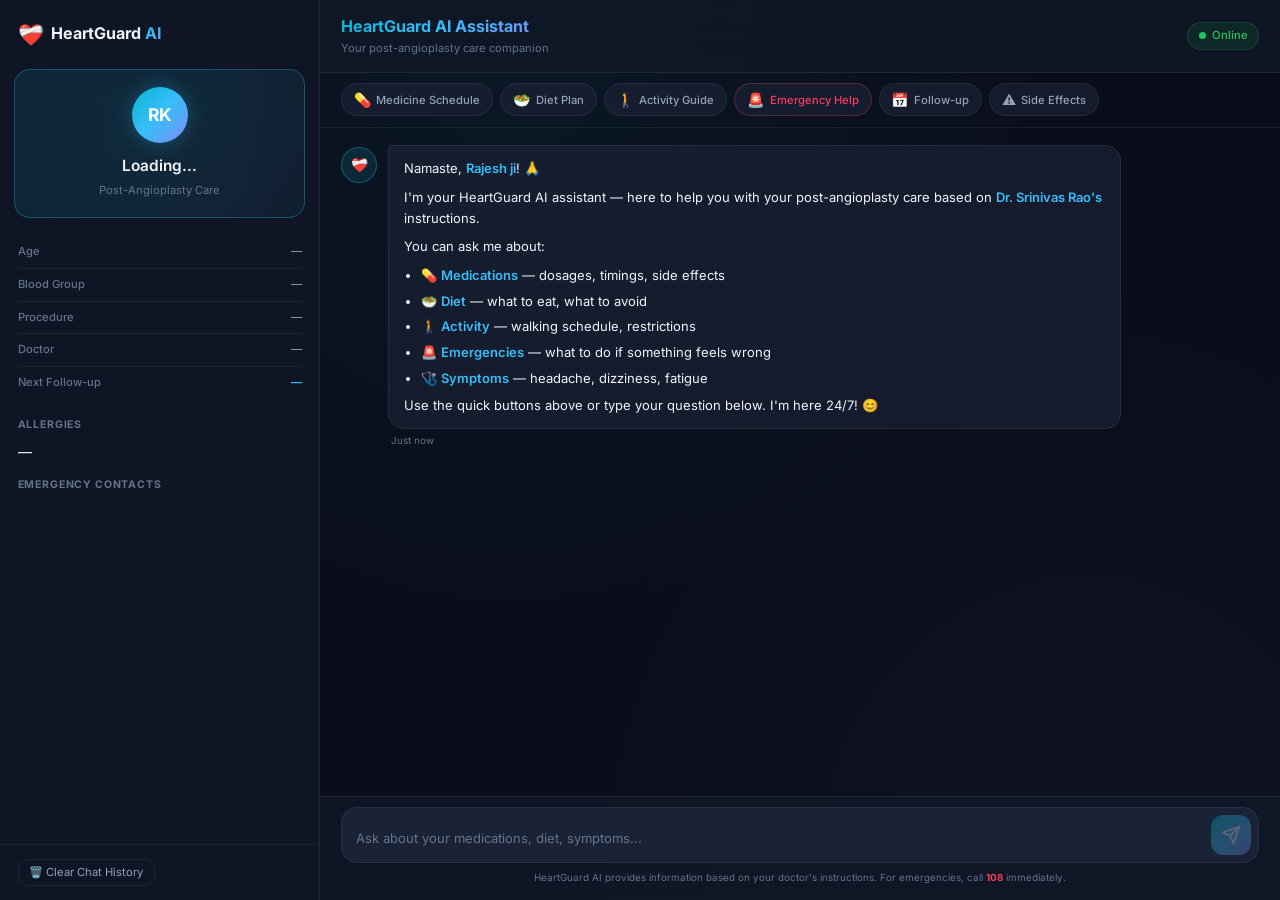
==== templates/chat.html @ c278f808 "ready_v1" ====
<!DOCTYPE html>
<html lang="en">
<head>
    <meta charset="UTF-8">
    <meta name="viewport" content="width=device-width, initial-scale=1.0">
    <meta name="description" content="Post-Angioplasty Patient Care Assistant — AI-powered medical guidance based on your doctor's instructions">
    <title>HeartGuard AI — Patient Care Assistant</title>
    <link rel="preconnect" href="https://fonts.googleapis.com">
    <link rel="preconnect" href="https://fonts.gstatic.com" crossorigin>
    <link href="https://fonts.googleapis.com/css2?family=Inter:wght@300;400;500;600;700;800&display=swap" rel="stylesheet">
    <link rel="stylesheet" href="/static/style.css">
</head>
<body>
    <!-- Main Application -->
    <div id="app" class="app-container">
        <!-- Sidebar — Patient Profile -->
        <aside id="sidebar" class="sidebar">
            <div class="sidebar-header">
                <div class="logo">
                    <span class="logo-icon">❤️‍🩹</span>
                    <span class="logo-text">HeartGuard <span class="logo-ai">AI</span></span>
                </div>
                <button id="sidebar-toggle" class="sidebar-toggle" aria-label="Toggle sidebar">☰</button>
            </div>

            <div class="patient-card">
                <div class="patient-avatar" id="patient-avatar">RK</div>
                <h3 id="patient-name">Loading...</h3>
                <p class="patient-subtitle" id="patient-subtitle">Post-Angioplasty Care</p>
            </div>

            <div class="patient-details">
                <div class="detail-row">
                    <span class="detail-label">Age</span>
                    <span class="detail-value" id="patient-age">—</span>
                </div>
                <div class="detail-row">
                    <span class="detail-label">Blood Group</span>
                    <span class="detail-value" id="patient-blood">—</span>
                </div>
                <div class="detail-row">
                    <span class="detail-label">Procedure</span>
                    <span class="detail-value" id="patient-procedure">—</span>
                </div>
                <div class="detail-row">
                    <span class="detail-label">Doctor</span>
                    <span class="detail-value" id="patient-doctor">—</span>
                </div>
                <div class="detail-row">
                    <span class="detail-label">Next Follow-up</span>
                    <span class="detail-value highlight" id="patient-followup">—</span>
                </div>
            </div>

            <div class="sidebar-section">
                <h4>Allergies</h4>
                <div class="allergy-tags" id="allergy-tags">—</div>
            </div>

            <div class="sidebar-section">
                <h4>Emergency Contacts</h4>
                <div id="emergency-contacts" class="emergency-contacts"></div>
            </div>

            <div class="sidebar-footer">
                <button id="clear-history-btn" class="btn-secondary btn-small">
                    🗑️ Clear Chat History
                </button>
            </div>
        </aside>

        <!-- Main Chat Area -->
        <main class="chat-main">
            <!-- Chat Header -->
            <header class="chat-header">
                <div class="chat-header-left">
                    <button id="mobile-menu-btn" class="mobile-menu-btn" aria-label="Open menu">☰</button>
                    <div>
                        <h1>HeartGuard AI Assistant</h1>
                        <p class="chat-header-subtitle">Your post-angioplasty care companion</p>
                    </div>
                </div>
                <div class="chat-header-right">
                    <div class="status-badge" id="status-badge">
                        <span class="status-dot"></span>
                        <span>Online</span>
                    </div>
                </div>
            </header>

            <!-- Quick Action Buttons -->
            <div class="quick-actions" id="quick-actions">
                <button class="quick-btn" data-query="What medicines should I take today and at what times?">
                    <span class="quick-icon">💊</span>
                    <span>Medicine Schedule</span>
                </button>
                <button class="quick-btn" data-query="What foods can I eat and what should I avoid?">
                    <span class="quick-icon">🥗</span>
                    <span>Diet Plan</span>
                </button>
                <button class="quick-btn" data-query="How much walking and exercise can I do this week?">
                    <span class="quick-icon">🚶</span>
                    <span>Activity Guide</span>
                </button>
                <button class="quick-btn emergency" data-query="I am having chest pain right now, what should I do?">
                    <span class="quick-icon">🚨</span>
                    <span>Emergency Help</span>
                </button>
                <button class="quick-btn" data-query="When is my next follow-up appointment and what tests are needed?">
                    <span class="quick-icon">📅</span>
                    <span>Follow-up</span>
                </button>
                <button class="quick-btn" data-query="What are the side effects I should watch for from my medications?">
                    <span class="quick-icon">⚠️</span>
                    <span>Side Effects</span>
                </button>
            </div>

            <!-- Chat Messages -->
            <div class="chat-messages" id="chat-messages">
                <!-- Welcome Message -->
                <div class="message assistant-message fade-in">
                    <div class="message-avatar">❤️‍🩹</div>
                    <div class="message-content">
                        <div class="message-bubble">
                            <p>Namaste, <strong>Rajesh ji</strong>! 🙏</p>
                            <p>I'm your HeartGuard AI assistant — here to help you with your post-angioplasty care based on <strong>Dr. Srinivas Rao's</strong> instructions.</p>
                            <p>You can ask me about:</p>
                            <ul>
                                <li>💊 <strong>Medications</strong> — dosages, timings, side effects</li>
                                <li>🥗 <strong>Diet</strong> — what to eat, what to avoid</li>
                                <li>🚶 <strong>Activity</strong> — walking schedule, restrictions</li>
                                <li>🚨 <strong>Emergencies</strong> — what to do if something feels wrong</li>
                                <li>🩺 <strong>Symptoms</strong> — headache, dizziness, fatigue</li>
                            </ul>
                            <p>Use the quick buttons above or type your question below. I'm here 24/7! 😊</p>
                        </div>
                        <span class="message-time">Just now</span>
                    </div>
                </div>
            </div>

            <!-- Chat Input -->
            <div class="chat-input-area">
                <div class="chat-input-container">
                    <textarea 
                        id="chat-input" 
                        placeholder="Ask about your medications, diet, symptoms..." 
                        rows="1"
                        maxlength="1000"
                        aria-label="Type your message"
                    ></textarea>
                    <button id="send-btn" class="send-btn" aria-label="Send message" disabled>
                        <svg width="20" height="20" viewBox="0 0 24 24" fill="none" stroke="currentColor" stroke-width="2" stroke-linecap="round" stroke-linejoin="round">
                            <line x1="22" y1="2" x2="11" y2="13"></line>
                            <polygon points="22 2 15 22 11 13 2 9 22 2"></polygon>
                        </svg>
                    </button>
                </div>
                <p class="input-disclaimer">HeartGuard AI provides information based on your doctor's instructions. For emergencies, call <strong>108</strong> immediately.</p>
            </div>
        </main>
    </div>

    <script src="/static/script.js"></script>
</body>
</html>
---- static/style.css ----
/* ═══════════════════════════════════════════════════════════════════
   HeartGuard AI — Patient Care Assistant
   Premium Dark Medical Theme
   ═══════════════════════════════════════════════════════════════════ */

/* ── CSS Custom Properties ─────────────────────────────────────────── */
:root {
    /* Core colors */
    --bg-primary: #0a0e1a;
    --bg-secondary: #111827;
    --bg-tertiary: #1a2235;
    --bg-card: rgba(26, 34, 53, 0.7);
    --bg-hover: rgba(56, 189, 248, 0.05);

    /* Accent colors */
    --accent-primary: #38bdf8;
    --accent-secondary: #06b6d4;
    --accent-gradient: linear-gradient(135deg, #06b6d4, #38bdf8, #818cf8);
    --accent-glow: rgba(56, 189, 248, 0.15);

    /* Severity colors */
    --color-critical: #f43f5e;
    --color-critical-bg: rgba(244, 63, 94, 0.1);
    --color-high: #f97316;
    --color-high-bg: rgba(249, 115, 22, 0.1);
    --color-medium: #eab308;
    --color-medium-bg: rgba(234, 179, 8, 0.1);
    --color-low: #22c55e;
    --color-low-bg: rgba(34, 197, 94, 0.1);

    /* Text colors */
    --text-primary: #f1f5f9;
    --text-secondary: #94a3b8;
    --text-muted: #64748b;
    --text-accent: #38bdf8;

    /* Borders */
    --border-primary: rgba(148, 163, 184, 0.1);
    --border-accent: rgba(56, 189, 248, 0.3);

    /* Glass effect */
    --glass-bg: rgba(17, 24, 39, 0.8);
    --glass-border: rgba(148, 163, 184, 0.12);
    --glass-blur: 20px;

    /* Spacing */
    --sidebar-width: 320px;

    /* Typography */
    --font-family: 'Inter', -apple-system, BlinkMacSystemFont, 'Segoe UI', sans-serif;

    /* Shadows */
    --shadow-sm: 0 1px 3px rgba(0, 0, 0, 0.3);
    --shadow-md: 0 4px 12px rgba(0, 0, 0, 0.4);
    --shadow-lg: 0 8px 32px rgba(0, 0, 0, 0.5);
    --shadow-glow: 0 0 20px rgba(56, 189, 248, 0.15);

    /* Transitions */
    --transition-fast: 150ms ease;
    --transition-base: 250ms ease;
    --transition-slow: 400ms cubic-bezier(0.4, 0, 0.2, 1);
}

/* ── Reset & Base ──────────────────────────────────────────────────── */
*, *::before, *::after {
    margin: 0;
    padding: 0;
    box-sizing: border-box;
}

html {
    font-size: 14px;
    scroll-behavior: smooth;
}

body {
    font-family: var(--font-family);
    background: var(--bg-primary);
    color: var(--text-primary);
    line-height: 1.6;
    overflow: hidden;
    height: 100vh;
}

a {
    color: var(--accent-primary);
    text-decoration: none;
    transition: color var(--transition-fast);
}

a:hover {
    color: var(--accent-secondary);
    text-decoration: underline;
}

ul, ol {
    padding-left: 1.25rem;
}

.hidden {
    display: none !important;
}

/* ── Scrollbar ─────────────────────────────────────────────────────── */
::-webkit-scrollbar {
    width: 6px;
}

::-webkit-scrollbar-track {
    background: transparent;
}

::-webkit-scrollbar-thumb {
    background: var(--text-muted);
    border-radius: 3px;
}

::-webkit-scrollbar-thumb:hover {
    background: var(--text-secondary);
}

/* ── Modal ─────────────────────────────────────────────────────────── */
.modal-overlay {
    position: fixed;
    inset: 0;
    background: rgba(0, 0, 0, 0.75);
    backdrop-filter: blur(8px);
    display: flex;
    align-items: center;
    justify-content: center;
    z-index: 1000;
    animation: fadeIn 0.4s ease;
}

.modal-card {
    background: var(--bg-secondary);
    border: 1px solid var(--glass-border);
    border-radius: 20px;
    padding: 2.5rem;
    max-width: 440px;
    width: 90%;
    text-align: center;
    box-shadow: var(--shadow-lg);
    animation: slideUp 0.5s cubic-bezier(0.16, 1, 0.3, 1);
}

.modal-icon {
    font-size: 3rem;
    margin-bottom: 1rem;
    animation: pulse 2s infinite;
}

.modal-card h2 {
    font-size: 1.5rem;
    font-weight: 700;
    margin-bottom: 0.75rem;
    background: var(--accent-gradient);
    -webkit-background-clip: text;
    -webkit-text-fill-color: transparent;
    background-clip: text;
}

.modal-card p {
    color: var(--text-secondary);
    margin-bottom: 1.25rem;
    font-size: 0.93rem;
}

.input-group {
    display: flex;
    gap: 0.5rem;
    margin-bottom: 0.75rem;
}

.input-group input {
    flex: 1;
    padding: 0.75rem 1rem;
    background: var(--bg-tertiary);
    border: 1px solid var(--border-primary);
    border-radius: 12px;
    color: var(--text-primary);
    font-family: var(--font-family);
    font-size: 0.93rem;
    transition: border-color var(--transition-fast);
}

.input-group input:focus {
    outline: none;
    border-color: var(--accent-primary);
    box-shadow: 0 0 0 3px var(--accent-glow);
}

.modal-hint {
    font-size: 0.8rem !important;
    color: var(--text-muted) !important;
    margin-bottom: 0 !important;
}

.error-text {
    color: var(--color-critical) !important;
    font-size: 0.85rem !important;
    min-height: 1.2em;
}

/* ── Buttons ───────────────────────────────────────────────────────── */
.btn-primary {
    padding: 0.75rem 1.5rem;
    background: var(--accent-gradient);
    color: #fff;
    border: none;
    border-radius: 12px;
    font-family: var(--font-family);
    font-size: 0.93rem;
    font-weight: 600;
    cursor: pointer;
    transition: all var(--transition-fast);
    white-space: nowrap;
}

.btn-primary:hover {
    transform: translateY(-1px);
    box-shadow: var(--shadow-glow);
}

.btn-primary:active {
    transform: translateY(0);
}

.btn-primary:disabled {
    opacity: 0.5;
    cursor: not-allowed;
    transform: none;
}

.btn-secondary {
    padding: 0.5rem 1rem;
    background: transparent;
    color: var(--text-secondary);
    border: 1px solid var(--border-primary);
    border-radius: 10px;
    font-family: var(--font-family);
    font-size: 0.85rem;
    cursor: pointer;
    transition: all var(--transition-fast);
}

.btn-secondary:hover {
    background: var(--bg-hover);
    border-color: var(--border-accent);
    color: var(--text-primary);
}

.btn-small {
    padding: 0.4rem 0.75rem;
    font-size: 0.8rem;
}

/* ── App Container ─────────────────────────────────────────────────── */
.app-container {
    display: flex;
    height: 100vh;
    overflow: hidden;
}

/* ── Sidebar ───────────────────────────────────────────────────────── */
.sidebar {
    width: var(--sidebar-width);
    min-width: var(--sidebar-width);
    background: var(--glass-bg);
    backdrop-filter: blur(var(--glass-blur));
    border-right: 1px solid var(--glass-border);
    display: flex;
    flex-direction: column;
    overflow-y: auto;
    transition: transform var(--transition-slow);
    z-index: 100;
}

.sidebar-header {
    display: flex;
    align-items: center;
    justify-content: space-between;
    padding: 1.25rem 1.25rem 0.75rem;
}

.logo {
    display: flex;
    align-items: center;
    gap: 0.5rem;
}

.logo-icon {
    font-size: 1.5rem;
    animation: heartbeat 2s infinite;
}

.logo-text {
    font-size: 1.15rem;
    font-weight: 700;
    color: var(--text-primary);
}

.logo-ai {
    background: var(--accent-gradient);
    -webkit-background-clip: text;
    -webkit-text-fill-color: transparent;
    background-clip: text;
}

.sidebar-toggle {
    display: none;
    background: none;
    border: none;
    color: var(--text-secondary);
    font-size: 1.25rem;
    cursor: pointer;
}

/* Patient Card */
.patient-card {
    text-align: center;
    padding: 1.25rem;
    margin: 0.5rem 1rem;
    background: linear-gradient(135deg, rgba(6, 182, 212, 0.1), rgba(56, 189, 248, 0.05));
    border: 1px solid var(--border-accent);
    border-radius: 16px;
    position: relative;
    overflow: hidden;
}

.patient-card::before {
    content: '';
    position: absolute;
    top: -50%;
    left: -50%;
    width: 200%;
    height: 200%;
    background: radial-gradient(circle, rgba(56, 189, 248, 0.05) 0%, transparent 60%);
    animation: rotate 15s linear infinite;
}

.patient-avatar {
    width: 56px;
    height: 56px;
    border-radius: 50%;
    background: var(--accent-gradient);
    display: flex;
    align-items: center;
    justify-content: center;
    font-size: 1.25rem;
    font-weight: 700;
    color: #fff;
    margin: 0 auto 0.75rem;
    position: relative;
    box-shadow: 0 0 20px rgba(56, 189, 248, 0.3);
}

.patient-card h3 {
    font-size: 1.1rem;
    font-weight: 600;
    margin-bottom: 0.25rem;
    position: relative;
}

.patient-subtitle {
    font-size: 0.8rem;
    color: var(--text-muted);
    position: relative;
}

/* Patient Details */
.patient-details {
    padding: 0.75rem 1.25rem;
}

.detail-row {
    display: flex;
    justify-content: space-between;
    align-items: flex-start;
    padding: 0.5rem 0;
    border-bottom: 1px solid var(--border-primary);
}

.detail-row:last-child {
    border-bottom: none;
}

.detail-label {
    font-size: 0.8rem;
    color: var(--text-muted);
    font-weight: 500;
}

.detail-value {
    font-size: 0.8rem;
    color: var(--text-secondary);
    text-align: right;
    max-width: 60%;
}

.detail-value.highlight {
    color: var(--accent-primary);
    font-weight: 600;
}

/* Sidebar Sections */
.sidebar-section {
    padding: 0.5rem 1.25rem;
}

.sidebar-section h4 {
    font-size: 0.75rem;
    text-transform: uppercase;
    letter-spacing: 0.08em;
    color: var(--text-muted);
    margin-bottom: 0.5rem;
}

.allergy-tags {
    display: flex;
    flex-wrap: wrap;
    gap: 0.4rem;
}

.allergy-tag {
    padding: 0.2rem 0.6rem;
    background: var(--color-critical-bg);
    color: var(--color-critical);
    border-radius: 20px;
    font-size: 0.75rem;
    font-weight: 500;
    border: 1px solid rgba(244, 63, 94, 0.2);
}

.emergency-contacts {
    display: flex;
    flex-direction: column;
    gap: 0.4rem;
}

.emergency-contact {
    display: flex;
    justify-content: space-between;
    align-items: center;
    padding: 0.4rem 0.6rem;
    background: var(--bg-tertiary);
    border-radius: 8px;
    font-size: 0.8rem;
}

.emergency-contact-name {
    color: var(--text-secondary);
}

.emergency-contact-phone {
    color: var(--accent-primary);
    font-weight: 500;
    font-size: 0.75rem;
}

.sidebar-footer {
    margin-top: auto;
    padding: 1rem 1.25rem;
    border-top: 1px solid var(--border-primary);
}

/* ── Chat Main ─────────────────────────────────────────────────────── */
.chat-main {
    flex: 1;
    display: flex;
    flex-direction: column;
    overflow: hidden;
    position: relative;
    background:
        radial-gradient(ellipse at 20% 0%, rgba(6, 182, 212, 0.06) 0%, transparent 50%),
        radial-gradient(ellipse at 80% 100%, rgba(129, 140, 248, 0.04) 0%, transparent 50%),
        var(--bg-primary);
}

/* Chat Header */
.chat-header {
    display: flex;
    align-items: center;
    justify-content: space-between;
    padding: 1rem 1.5rem;
    background: var(--glass-bg);
    backdrop-filter: blur(var(--glass-blur));
    border-bottom: 1px solid var(--glass-border);
    z-index: 10;
}

.chat-header-left {
    display: flex;
    align-items: center;
    gap: 0.75rem;
}

.mobile-menu-btn {
    display: none;
    background: none;
    border: none;
    color: var(--text-secondary);
    font-size: 1.25rem;
    cursor: pointer;
    padding: 0.25rem;
}

.chat-header h1 {
    font-size: 1.15rem;
    font-weight: 700;
    background: var(--accent-gradient);
    -webkit-background-clip: text;
    -webkit-text-fill-color: transparent;
    background-clip: text;
}

.chat-header-subtitle {
    font-size: 0.8rem;
    color: var(--text-muted);
}

.status-badge {
    display: flex;
    align-items: center;
    gap: 0.4rem;
    padding: 0.3rem 0.75rem;
    background: var(--color-low-bg);
    border: 1px solid rgba(34, 197, 94, 0.2);
    border-radius: 20px;
    font-size: 0.8rem;
    color: var(--color-low);
    font-weight: 500;
}

.status-dot {
    width: 7px;
    height: 7px;
    border-radius: 50%;
    background: var(--color-low);
    animation: pulse-dot 2s infinite;
}

/* ── Quick Actions ─────────────────────────────────────────────────── */
.quick-actions {
    display: flex;
    gap: 0.5rem;
    padding: 0.75rem 1.5rem;
    overflow-x: auto;
    scrollbar-width: none;
    -ms-overflow-style: none;
    border-bottom: 1px solid var(--border-primary);
    flex-shrink: 0;
}

.quick-actions::-webkit-scrollbar {
    display: none;
}

.quick-btn {
    display: flex;
    align-items: center;
    gap: 0.4rem;
    padding: 0.5rem 0.85rem;
    background: var(--bg-card);
    border: 1px solid var(--border-primary);
    border-radius: 24px;
    color: var(--text-secondary);
    font-family: var(--font-family);
    font-size: 0.8rem;
    font-weight: 500;
    cursor: pointer;
    white-space: nowrap;
    transition: all var(--transition-fast);
}

.quick-btn:hover {
    background: var(--bg-hover);
    border-color: var(--border-accent);
    color: var(--text-primary);
    transform: translateY(-1px);
}

.quick-btn.emergency {
    border-color: rgba(244, 63, 94, 0.3);
    color: var(--color-critical);
}

.quick-btn.emergency:hover {
    background: var(--color-critical-bg);
    border-color: var(--color-critical);
}

.quick-icon {
    font-size: 1rem;
}

/* ── Chat Messages ─────────────────────────────────────────────────── */
.chat-messages {
    flex: 1;
    overflow-y: auto;
    padding: 1.25rem 1.5rem;
    display: flex;
    flex-direction: column;
    gap: 1.25rem;
}

/* Message */
.message {
    display: flex;
    gap: 0.75rem;
    max-width: 85%;
    animation: messageIn 0.4s cubic-bezier(0.16, 1, 0.3, 1);
}

.message-avatar {
    width: 36px;
    height: 36px;
    border-radius: 50%;
    display: flex;
    align-items: center;
    justify-content: center;
    font-size: 1rem;
    flex-shrink: 0;
    margin-top: 2px;
}

.assistant-message .message-avatar {
    background: linear-gradient(135deg, rgba(6, 182, 212, 0.15), rgba(56, 189, 248, 0.1));
    border: 1px solid var(--border-accent);
}

.user-message {
    flex-direction: row-reverse;
    align-self: flex-end;
}

.user-message .message-avatar {
    background: var(--accent-gradient);
    color: white;
    font-weight: 600;
    font-size: 0.85rem;
}

.message-content {
    display: flex;
    flex-direction: column;
    gap: 0.3rem;
}

.message-bubble {
    padding: 0.85rem 1.1rem;
    border-radius: 16px;
    line-height: 1.65;
    font-size: 0.93rem;
}

.assistant-message .message-bubble {
    background: var(--bg-card);
    border: 1px solid var(--glass-border);
    border-top-left-radius: 4px;
    color: var(--text-primary);
}

.user-message .message-bubble {
    background: linear-gradient(135deg, rgba(6, 182, 212, 0.2), rgba(56, 189, 248, 0.12));
    border: 1px solid var(--border-accent);
    border-top-right-radius: 4px;
    color: var(--text-primary);
}

.message-bubble p {
    margin-bottom: 0.5rem;
}

.message-bubble p:last-child {
    margin-bottom: 0;
}

.message-bubble ul, .message-bubble ol {
    margin: 0.4rem 0;
    padding-left: 1.25rem;
}

.message-bubble li {
    margin-bottom: 0.3rem;
}

.message-bubble strong {
    color: var(--accent-primary);
    font-weight: 600;
}

.message-time {
    font-size: 0.7rem;
    color: var(--text-muted);
    padding: 0 0.25rem;
}

.user-message .message-time {
    text-align: right;
}

/* Sources */
.message-sources {
    display: flex;
    flex-wrap: wrap;
    gap: 0.35rem;
    padding: 0 0.25rem;
}

.source-tag {
    display: inline-flex;
    align-items: center;
    gap: 0.25rem;
    padding: 0.15rem 0.5rem;
    border-radius: 12px;
    font-size: 0.7rem;
    font-weight: 500;
}

.source-tag.critical {
    background: var(--color-critical-bg);
    color: var(--color-critical);
    border: 1px solid rgba(244, 63, 94, 0.2);
}

.source-tag.high {
    background: var(--color-high-bg);
    color: var(--color-high);
    border: 1px solid rgba(249, 115, 22, 0.2);
}

.source-tag.medium {
    background: var(--color-medium-bg);
    color: var(--color-medium);
    border: 1px solid rgba(234, 179, 8, 0.2);
}

.source-tag.low {
    background: var(--color-low-bg);
    color: var(--color-low);
    border: 1px solid rgba(34, 197, 94, 0.2);
}

/* Typing Indicator */
.typing-indicator {
    display: flex;
    gap: 0.75rem;
    max-width: 85%;
    animation: messageIn 0.3s ease;
}

.typing-indicator .message-avatar {
    width: 36px;
    height: 36px;
    border-radius: 50%;
    display: flex;
    align-items: center;
    justify-content: center;
    font-size: 1rem;
    flex-shrink: 0;
    background: linear-gradient(135deg, rgba(6, 182, 212, 0.15), rgba(56, 189, 248, 0.1));
    border: 1px solid var(--border-accent);
}

.typing-dots {
    display: flex;
    align-items: center;
    gap: 4px;
    padding: 0.85rem 1.1rem;
    background: var(--bg-card);
    border: 1px solid var(--glass-border);
    border-radius: 16px;
    border-top-left-radius: 4px;
}

.typing-dots span {
    width: 7px;
    height: 7px;
    border-radius: 50%;
    background: var(--accent-primary);
    opacity: 0.4;
    animation: typingBounce 1.4s infinite;
}

.typing-dots span:nth-child(2) { animation-delay: 0.2s; }
.typing-dots span:nth-child(3) { animation-delay: 0.4s; }

/* ── Chat Input ────────────────────────────────────────────────────── */
.chat-input-area {
    padding: 0.75rem 1.5rem 1rem;
    background: var(--glass-bg);
    backdrop-filter: blur(var(--glass-blur));
    border-top: 1px solid var(--glass-border);
}

.chat-input-container {
    display: flex;
    align-items: flex-end;
    gap: 0.5rem;
    background: var(--bg-tertiary);
    border: 1px solid var(--border-primary);
    border-radius: 16px;
    padding: 0.5rem;
    transition: border-color var(--transition-fast);
}

.chat-input-container:focus-within {
    border-color: var(--accent-primary);
    box-shadow: 0 0 0 3px var(--accent-glow);
}

#chat-input {
    flex: 1;
    background: transparent;
    border: none;
    color: var(--text-primary);
    font-family: var(--font-family);
    font-size: 0.93rem;
    padding: 0.5rem;
    resize: none;
    max-height: 120px;
    line-height: 1.5;
}

#chat-input:focus {
    outline: none;
}

#chat-input::placeholder {
    color: var(--text-muted);
}

.send-btn {
    width: 40px;
    height: 40px;
    border-radius: 12px;
    background: var(--accent-gradient);
    border: none;
    color: white;
    cursor: pointer;
    display: flex;
    align-items: center;
    justify-content: center;
    flex-shrink: 0;
    transition: all var(--transition-fast);
}

.send-btn:hover:not(:disabled) {
    transform: scale(1.05);
    box-shadow: var(--shadow-glow);
}

.send-btn:disabled {
    opacity: 0.3;
    cursor: not-allowed;
}

.input-disclaimer {
    font-size: 0.7rem;
    color: var(--text-muted);
    text-align: center;
    margin-top: 0.5rem;
}

.input-disclaimer strong {
    color: var(--color-critical);
}

/* ── Animations ────────────────────────────────────────────────────── */
@keyframes fadeIn {
    from { opacity: 0; }
    to { opacity: 1; }
}

@keyframes slideUp {
    from {
        opacity: 0;
        transform: translateY(30px) scale(0.95);
    }
    to {
        opacity: 1;
        transform: translateY(0) scale(1);
    }
}

@keyframes messageIn {
    from {
        opacity: 0;
        transform: translateY(12px);
    }
    to {
        opacity: 1;
        transform: translateY(0);
    }
}

@keyframes heartbeat {
    0%, 100% { transform: scale(1); }
    15% { transform: scale(1.15); }
    30% { transform: scale(1); }
    45% { transform: scale(1.1); }
    60% { transform: scale(1); }
}

@keyframes pulse {
    0%, 100% { transform: scale(1); }
    50% { transform: scale(1.05); }
}

@keyframes pulse-dot {
    0%, 100% { opacity: 1; }
    50% { opacity: 0.4; }
}

@keyframes typingBounce {
    0%, 60%, 100% {
        transform: translateY(0);
        opacity: 0.4;
    }
    30% {
        transform: translateY(-6px);
        opacity: 1;
    }
}

@keyframes rotate {
    from { transform: rotate(0deg); }
    to { transform: rotate(360deg); }
}

.fade-in {
    animation: fadeIn 0.5s ease;
}

/* ── Responsive ────────────────────────────────────────────────────── */
@media (max-width: 768px) {
    .sidebar {
        position: fixed;
        left: 0;
        top: 0;
        height: 100vh;
        transform: translateX(-100%);
        z-index: 200;
        box-shadow: var(--shadow-lg);
    }

    .sidebar.open {
        transform: translateX(0);
    }

    .sidebar-toggle {
        display: block;
    }

    .mobile-menu-btn {
        display: block;
    }

    .message {
        max-width: 95%;
    }

    .quick-actions {
        padding: 0.5rem 1rem;
    }

    .chat-messages {
        padding: 1rem;
    }

    .chat-input-area {
        padding: 0.5rem 1rem 0.75rem;
    }
}

@media (max-width: 480px) {
    html {
        font-size: 13px;
    }

    .chat-header h1 {
        font-size: 1rem;
    }

    .quick-btn span:not(.quick-icon) {
        display: none;
    }

    .quick-btn {
        padding: 0.5rem;
    }

    .quick-icon {
        font-size: 1.2rem;
    }
}

/* ── Mobile Overlay ────────────────────────────────────────────────── */
.sidebar-overlay {
    display: none;
    position: fixed;
    inset: 0;
    background: rgba(0, 0, 0, 0.5);
    z-index: 150;
}

.sidebar-overlay.active {
    display: block;
}
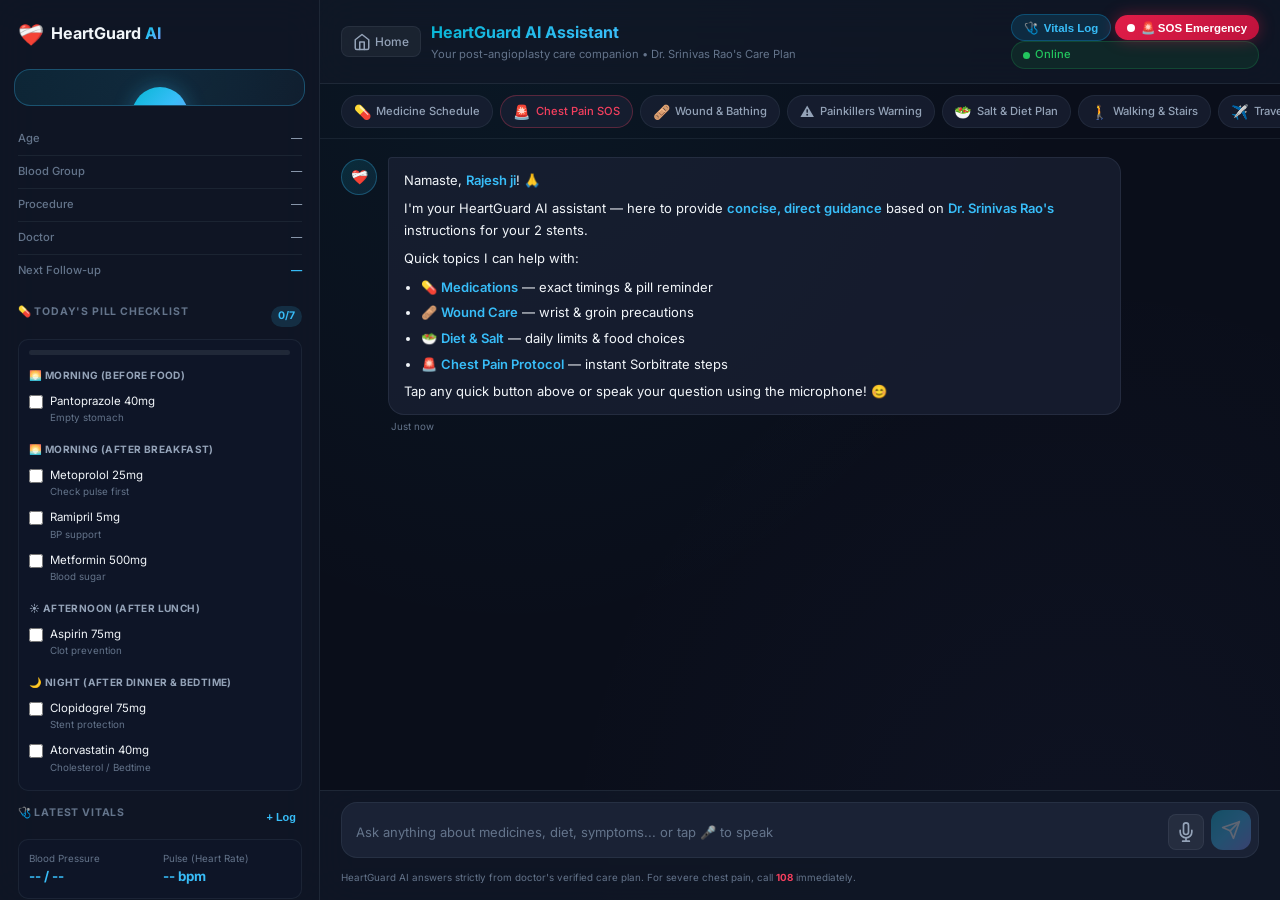
==== commit dd2a686a: "Enhance UI/UX, expand doctor database to 60 instructions, add voice/vitals/pill features, and enforc" ====
--- a/templates/chat.html
+++ b/templates/chat.html
@@ -53,6 +53,74 @@
             </div>
 
             <div class="sidebar-section">
+                <div class="section-header-flex">
+                    <h4>💊 Today's Pill Checklist</h4>
+                    <span id="pill-progress-badge" class="badge-pill">0/7</span>
+                </div>
+                <div class="pill-checklist-container">
+                    <div class="pill-progress-bar"><div id="pill-progress-fill" class="pill-progress-fill" style="width: 0%"></div></div>
+                    <div class="pill-timing-group">
+                        <span class="timing-label">🌅 Morning (Before Food)</span>
+                        <label class="pill-item">
+                            <input type="checkbox" data-pill="panto" class="pill-checkbox">
+                            <span class="pill-text">Pantoprazole 40mg <small>Empty stomach</small></span>
+                        </label>
+                    </div>
+                    <div class="pill-timing-group">
+                        <span class="timing-label">🌅 Morning (After Breakfast)</span>
+                        <label class="pill-item">
+                            <input type="checkbox" data-pill="meto" class="pill-checkbox">
+                            <span class="pill-text">Metoprolol 25mg <small>Check pulse first</small></span>
+                        </label>
+                        <label class="pill-item">
+                            <input type="checkbox" data-pill="rami" class="pill-checkbox">
+                            <span class="pill-text">Ramipril 5mg <small>BP support</small></span>
+                        </label>
+                        <label class="pill-item">
+                            <input type="checkbox" data-pill="metf1" class="pill-checkbox">
+                            <span class="pill-text">Metformin 500mg <small>Blood sugar</small></span>
+                        </label>
+                    </div>
+                    <div class="pill-timing-group">
+                        <span class="timing-label">☀️ Afternoon (After Lunch)</span>
+                        <label class="pill-item">
+                            <input type="checkbox" data-pill="aspi" class="pill-checkbox">
+                            <span class="pill-text">Aspirin 75mg <small>Clot prevention</small></span>
+                        </label>
+                    </div>
+                    <div class="pill-timing-group">
+                        <span class="timing-label">🌙 Night (After Dinner & Bedtime)</span>
+                        <label class="pill-item">
+                            <input type="checkbox" data-pill="clop" class="pill-checkbox">
+                            <span class="pill-text">Clopidogrel 75mg <small>Stent protection</small></span>
+                        </label>
+                        <label class="pill-item">
+                            <input type="checkbox" data-pill="ator" class="pill-checkbox">
+                            <span class="pill-text">Atorvastatin 40mg <small>Cholesterol / Bedtime</small></span>
+                        </label>
+                    </div>
+                </div>
+            </div>
+
+            <!-- Vitals Quick Card -->
+            <div class="sidebar-section">
+                <div class="section-header-flex">
+                    <h4>🩺 Latest Vitals</h4>
+                    <button id="open-vitals-btn" class="link-btn">+ Log</button>
+                </div>
+                <div id="sidebar-vitals-card" class="vitals-mini-card">
+                    <div class="vitals-mini-item">
+                        <span class="vitals-label">Blood Pressure</span>
+                        <span id="mini-bp" class="vitals-val">-- / --</span>
+                    </div>
+                    <div class="vitals-mini-item">
+                        <span class="vitals-label">Pulse (Heart Rate)</span>
+                        <span id="mini-pulse" class="vitals-val">-- bpm</span>
+                    </div>
+                </div>
+            </div>
+
+            <div class="sidebar-section">
                 <h4>Allergies</h4>
                 <div class="allergy-tags" id="allergy-tags">—</div>
             </div>
@@ -75,12 +143,27 @@
             <header class="chat-header">
                 <div class="chat-header-left">
                     <button id="mobile-menu-btn" class="mobile-menu-btn" aria-label="Open menu">☰</button>
+                    <a href="/" class="header-home-btn" title="Back to Homepage">
+                        <svg width="18" height="18" viewBox="0 0 24 24" fill="none" stroke="currentColor" stroke-width="2" stroke-linecap="round" stroke-linejoin="round">
+                            <path d="M3 9l9-7 9 7v11a2 2 0 0 1-2 2H5a2 2 0 0 1-2-2z"/>
+                            <polyline points="9 22 9 12 15 12 15 22"/>
+                        </svg>
+                        <span>Home</span>
+                    </a>
                     <div>
                         <h1>HeartGuard AI Assistant</h1>
-                        <p class="chat-header-subtitle">Your post-angioplasty care companion</p>
+                        <p class="chat-header-subtitle">Your post-angioplasty care companion • Dr. Srinivas Rao's Care Plan</p>
                     </div>
                 </div>
                 <div class="chat-header-right">
+                    <button id="header-vitals-btn" class="header-action-btn vitals-action-btn">
+                        <span>🩺</span>
+                        <span class="btn-label">Vitals Log</span>
+                    </button>
+                    <button id="header-sos-btn" class="header-action-btn sos-pulse-btn">
+                        <span class="sos-dot"></span>
+                        <span>🚨 SOS Emergency</span>
+                    </button>
                     <div class="status-badge" id="status-badge">
                         <span class="status-dot"></span>
                         <span>Online</span>
@@ -94,25 +177,33 @@
                     <span class="quick-icon">💊</span>
                     <span>Medicine Schedule</span>
                 </button>
-                <button class="quick-btn" data-query="What foods can I eat and what should I avoid?">
-                    <span class="quick-icon">🥗</span>
-                    <span>Diet Plan</span>
-                </button>
-                <button class="quick-btn" data-query="How much walking and exercise can I do this week?">
-                    <span class="quick-icon">🚶</span>
-                    <span>Activity Guide</span>
-                </button>
                 <button class="quick-btn emergency" data-query="I am having chest pain right now, what should I do?">
                     <span class="quick-icon">🚨</span>
-                    <span>Emergency Help</span>
+                    <span>Chest Pain SOS</span>
+                </button>
+                <button class="quick-btn" data-query="How should I care for my wrist and groin puncture wound site?">
+                    <span class="quick-icon">🩹</span>
+                    <span>Wound & Bathing</span>
+                </button>
+                <button class="quick-btn" data-query="Can I take Brufen, Combiflam or other painkillers for headache?">
+                    <span class="quick-icon">⚠️</span>
+                    <span>Painkillers Warning</span>
+                </button>
+                <button class="quick-btn" data-query="How much salt can I eat and what Indian foods should I avoid?">
+                    <span class="quick-icon">🥗</span>
+                    <span>Salt & Diet Plan</span>
+                </button>
+                <button class="quick-btn" data-query="How much walking can I do and can I climb stairs at home?">
+                    <span class="quick-icon">🚶</span>
+                    <span>Walking & Stairs</span>
+                </button>
+                <button class="quick-btn" data-query="When is it safe to travel by air or drive a car after stent?">
+                    <span class="quick-icon">✈️</span>
+                    <span>Travel & Driving</span>
                 </button>
                 <button class="quick-btn" data-query="When is my next follow-up appointment and what tests are needed?">
                     <span class="quick-icon">📅</span>
-                    <span>Follow-up</span>
-                </button>
-                <button class="quick-btn" data-query="What are the side effects I should watch for from my medications?">
-                    <span class="quick-icon">⚠️</span>
-                    <span>Side Effects</span>
+                    <span>Follow-up Tests</span>
                 </button>
             </div>
 
@@ -124,16 +215,15 @@
                     <div class="message-content">
                         <div class="message-bubble">
                             <p>Namaste, <strong>Rajesh ji</strong>! 🙏</p>
-                            <p>I'm your HeartGuard AI assistant — here to help you with your post-angioplasty care based on <strong>Dr. Srinivas Rao's</strong> instructions.</p>
-                            <p>You can ask me about:</p>
+                            <p>I'm your HeartGuard AI assistant — here to provide <strong>concise, direct guidance</strong> based on <strong>Dr. Srinivas Rao's</strong> instructions for your 2 stents.</p>
+                            <p>Quick topics I can help with:</p>
                             <ul>
-                                <li>💊 <strong>Medications</strong> — dosages, timings, side effects</li>
-                                <li>🥗 <strong>Diet</strong> — what to eat, what to avoid</li>
-                                <li>🚶 <strong>Activity</strong> — walking schedule, restrictions</li>
-                                <li>🚨 <strong>Emergencies</strong> — what to do if something feels wrong</li>
-                                <li>🩺 <strong>Symptoms</strong> — headache, dizziness, fatigue</li>
+                                <li>💊 <strong>Medications</strong> — exact timings & pill reminder</li>
+                                <li>🩹 <strong>Wound Care</strong> — wrist & groin precautions</li>
+                                <li>🥗 <strong>Diet & Salt</strong> — daily limits & food choices</li>
+                                <li>🚨 <strong>Chest Pain Protocol</strong> — instant Sorbitrate steps</li>
                             </ul>
-                            <p>Use the quick buttons above or type your question below. I'm here 24/7! 😊</p>
+                            <p>Tap any quick button above or speak your question using the microphone! 😊</p>
                         </div>
                         <span class="message-time">Just now</span>
                     </div>
@@ -145,11 +235,19 @@
                 <div class="chat-input-container">
                     <textarea 
                         id="chat-input" 
-                        placeholder="Ask about your medications, diet, symptoms..." 
+                        placeholder="Ask anything about medicines, diet, symptoms... or tap 🎤 to speak" 
                         rows="1"
                         maxlength="1000"
                         aria-label="Type your message"
                     ></textarea>
+                    <button id="voice-btn" class="voice-btn" aria-label="Voice input" title="Tap to speak">
+                        <svg width="20" height="20" viewBox="0 0 24 24" fill="none" stroke="currentColor" stroke-width="2" stroke-linecap="round" stroke-linejoin="round">
+                            <path d="M12 1a3 3 0 0 0-3 3v8a3 3 0 0 0 6 0V4a3 3 0 0 0-3-3z"/>
+                            <path d="M19 10v2a7 7 0 0 1-14 0v-2"/>
+                            <line x1="12" y1="19" x2="12" y2="23"/>
+                            <line x1="8" y1="23" x2="16" y2="23"/>
+                        </svg>
+                    </button>
                     <button id="send-btn" class="send-btn" aria-label="Send message" disabled>
                         <svg width="20" height="20" viewBox="0 0 24 24" fill="none" stroke="currentColor" stroke-width="2" stroke-linecap="round" stroke-linejoin="round">
                             <line x1="22" y1="2" x2="11" y2="13"></line>
@@ -157,10 +255,156 @@
                         </svg>
                     </button>
                 </div>
-                <p class="input-disclaimer">HeartGuard AI provides information based on your doctor's instructions. For emergencies, call <strong>108</strong> immediately.</p>
+                <div class="input-footer-flex">
+                    <p class="input-disclaimer">HeartGuard AI answers strictly from doctor's verified care plan. For severe chest pain, call <strong>108</strong> immediately.</p>
+                    <span id="voice-indicator" class="voice-indicator hidden">🎙️ Listening... speak now</span>
+                </div>
             </div>
         </main>
     </div>
+
+    <!-- ═══════════════════════════════════════════════════════════════════════
+         EMERGENCY SOS MODAL
+         ═══════════════════════════════════════════════════════════════════════ -->
+    <div id="emergency-modal" class="modal-backdrop hidden">
+        <div class="modal-card emergency-modal-card">
+            <div class="modal-header emergency-modal-header">
+                <div class="modal-title-wrap">
+                    <span class="emergency-icon-pulse">🚨</span>
+                    <div>
+                        <h2>Emergency Cardiac Protocol</h2>
+                        <p>Immediate steps for severe chest pain, breathlessness, or collapse</p>
+                    </div>
+                </div>
+                <button class="modal-close-btn" id="emergency-modal-close" aria-label="Close modal">&times;</button>
+            </div>
+            <div class="modal-body">
+                <div class="emergency-call-grid">
+                    <a href="tel:108" class="emergency-call-card primary-call">
+                        <span class="call-icon">🚑</span>
+                        <div class="call-info">
+                            <strong>Call 108 (National Ambulance)</strong>
+                            <span>Free emergency medical response</span>
+                        </div>
+                        <span class="call-action">CALL NOW</span>
+                    </a>
+                    <a href="tel:+919876543210" class="emergency-call-card secondary-call">
+                        <span class="call-icon">👨‍⚕️</span>
+                        <div class="call-info">
+                            <strong>Dr. Srinivas Rao (Cardiologist)</strong>
+                            <span>+91-9876543210 (Direct Medical Line)</span>
+                        </div>
+                        <span class="call-action">CALL DOCTOR</span>
+                    </a>
+                    <a href="tel:+914023607777" class="emergency-call-card hospital-call">
+                        <span class="call-icon">🏥</span>
+                        <div class="call-info">
+                            <strong>Apollo Hospital ER</strong>
+                            <span>24/7 Cardiac Emergency Unit</span>
+                        </div>
+                        <span class="call-action">CALL HOSPITAL</span>
+                    </a>
+                </div>
+
+                <div class="emergency-steps-box">
+                    <h3>⚡ If Experiencing Chest Pain Right Now:</h3>
+                    <ol class="emergency-steps-list">
+                        <li><strong>1. STOP & SIT DOWN IMMEDIATELY</strong> — Do not walk, stand, or drive. Sitting prevents fainting if blood pressure drops.</li>
+                        <li><strong>2. TAKE SORBITRATE UNDER TONGUE</strong> — Place 1 Sorbitrate (5mg) tablet under your tongue. Let it dissolve; do NOT swallow.</li>
+                        <li><strong>3. REST FOR 5 MINUTES</strong> — If pain is not relieved in 5 minutes, take a second tablet and call <strong>108</strong> without waiting.</li>
+                    </ol>
+                </div>
+            </div>
+        </div>
+    </div>
+
+    <!-- ═══════════════════════════════════════════════════════════════════════
+         VITALS TRACKER MODAL
+         ═══════════════════════════════════════════════════════════════════════ -->
+    <div id="vitals-modal" class="modal-backdrop hidden">
+        <div class="modal-card vitals-modal-card">
+            <div class="modal-header">
+                <div class="modal-title-wrap">
+                    <span class="modal-icon">🩺</span>
+                    <div>
+                        <h2>Daily Vitals Logger</h2>
+                        <p>Track your blood pressure, heart rate, and sugar recovery metrics</p>
+                    </div>
+                </div>
+                <button class="modal-close-btn" id="vitals-modal-close" aria-label="Close modal">&times;</button>
+            </div>
+            <div class="modal-body">
+                <form id="vitals-form" class="vitals-form">
+                    <div class="vitals-inputs-grid">
+                        <div class="vitals-field">
+                            <label for="input-systolic">Systolic BP (Upper)</label>
+                            <div class="input-with-unit">
+                                <input type="number" id="input-systolic" placeholder="120" min="70" max="250" required>
+                                <span>mmHg</span>
+                            </div>
+                            <small class="field-hint">Target: &lt; 130 mmHg</small>
+                        </div>
+                        <div class="vitals-field">
+                            <label for="input-diastolic">Diastolic BP (Lower)</label>
+                            <div class="input-with-unit">
+                                <input type="number" id="input-diastolic" placeholder="80" min="40" max="150" required>
+                                <span>mmHg</span>
+                            </div>
+                            <small class="field-hint">Target: &lt; 80 mmHg</small>
+                        </div>
+                        <div class="vitals-field">
+                            <label for="input-pulse">Resting Heart Rate</label>
+                            <div class="input-with-unit">
+                                <input type="number" id="input-pulse" placeholder="72" min="40" max="200" required>
+                                <span>bpm</span>
+                            </div>
+                            <small class="field-hint">Alert if &lt; 55 bpm (skip Metoprolol)</small>
+                        </div>
+                        <div class="vitals-field">
+                            <label for="input-sugar">Fasting Blood Sugar</label>
+                            <div class="input-with-unit">
+                                <input type="number" id="input-sugar" placeholder="110" min="50" max="400">
+                                <span>mg/dL</span>
+                            </div>
+                            <small class="field-hint">Target: 100 - 130 mg/dL</small>
+                        </div>
+                    </div>
+
+                    <div id="vitals-live-feedback" class="vitals-feedback-card hidden"></div>
+
+                    <div class="form-actions">
+                        <button type="submit" class="btn-primary" id="save-vitals-btn">Save Reading</button>
+                    </div>
+                </form>
+
+                <div class="vitals-history-section">
+                    <div class="history-header">
+                        <h3>Past 5 Recorded Readings</h3>
+                        <button id="clear-vitals-btn" class="btn-text-danger">Clear History</button>
+                    </div>
+                    <div class="vitals-table-wrap">
+                        <table class="vitals-table" id="vitals-table">
+                            <thead>
+                                <tr>
+                                    <th>Date & Time</th>
+                                    <th>BP</th>
+                                    <th>Pulse</th>
+                                    <th>Sugar</th>
+                                    <th>Status</th>
+                                </tr>
+                            </thead>
+                            <tbody id="vitals-history-body">
+                                <tr><td colspan="5" class="empty-state">No readings recorded yet. Log your first reading above!</td></tr>
+                            </tbody>
+                        </table>
+                    </div>
+                </div>
+            </div>
+        </div>
+    </div>
+
+    <!-- Toast Notification Container -->
+    <div id="toast-container" class="toast-container"></div>
 
     <script src="/static/script.js"></script>
 </body>
--- a/static/style.css
+++ b/static/style.css
@@ -1008,3 +1008,705 @@
 .sidebar-overlay.active {
     display: block;
 }
+
+/* ── Header Extra Buttons ────────────────────────────────────────── */
+.header-home-btn {
+    display: inline-flex;
+    align-items: center;
+    gap: 0.35rem;
+    padding: 0.35rem 0.75rem;
+    background: rgba(255, 255, 255, 0.05);
+    border: 1px solid var(--border-primary);
+    border-radius: 8px;
+    color: var(--text-secondary);
+    font-size: 0.85rem;
+    font-weight: 500;
+    transition: all var(--transition-fast);
+}
+
+.header-home-btn:hover {
+    background: rgba(56, 189, 248, 0.1);
+    color: var(--accent-primary);
+    border-color: var(--accent-primary);
+    text-decoration: none;
+}
+
+.header-action-btn {
+    display: inline-flex;
+    align-items: center;
+    gap: 0.4rem;
+    padding: 0.4rem 0.85rem;
+    border-radius: 999px;
+    font-size: 0.82rem;
+    font-weight: 600;
+    cursor: pointer;
+    transition: all var(--transition-fast);
+    border: none;
+}
+
+.vitals-action-btn {
+    background: rgba(14, 165, 233, 0.15);
+    color: #38bdf8;
+    border: 1px solid rgba(14, 165, 233, 0.3);
+}
+
+.vitals-action-btn:hover {
+    background: rgba(14, 165, 233, 0.25);
+    transform: translateY(-1px);
+}
+
+.sos-pulse-btn {
+    background: linear-gradient(135deg, #e11d48, #be123c);
+    color: #ffffff;
+    box-shadow: 0 0 16px rgba(225, 29, 72, 0.4);
+    animation: sosGlow 2s infinite ease-in-out;
+}
+
+.sos-pulse-btn:hover {
+    transform: translateY(-1px) scale(1.02);
+    box-shadow: 0 0 24px rgba(225, 29, 72, 0.65);
+}
+
+.sos-dot {
+    width: 8px;
+    height: 8px;
+    border-radius: 50%;
+    background: #ffffff;
+    display: inline-block;
+    animation: blink 1s infinite alternate;
+}
+
+@keyframes sosGlow {
+    0%, 100% { box-shadow: 0 0 12px rgba(225, 29, 72, 0.35); }
+    50% { box-shadow: 0 0 22px rgba(225, 29, 72, 0.7); }
+}
+
+@keyframes blink {
+    from { opacity: 0.4; }
+    to { opacity: 1; }
+}
+
+/* ── Pill Checklist Widget ────────────────────────────────────────── */
+.section-header-flex {
+    display: flex;
+    justify-content: space-between;
+    align-items: center;
+    margin-bottom: 0.75rem;
+}
+
+.badge-pill {
+    font-size: 0.75rem;
+    background: rgba(56, 189, 248, 0.15);
+    color: var(--accent-primary);
+    padding: 0.15rem 0.5rem;
+    border-radius: 999px;
+    font-weight: 700;
+}
+
+.link-btn {
+    background: transparent;
+    border: none;
+    color: var(--accent-primary);
+    font-size: 0.78rem;
+    font-weight: 600;
+    cursor: pointer;
+    padding: 0.1rem 0.4rem;
+    border-radius: 4px;
+}
+
+.link-btn:hover {
+    background: rgba(56, 189, 248, 0.1);
+    text-decoration: underline;
+}
+
+.pill-checklist-container {
+    background: rgba(15, 23, 42, 0.6);
+    border: 1px solid var(--border-primary);
+    border-radius: 10px;
+    padding: 0.75rem;
+}
+
+.pill-progress-bar {
+    width: 100%;
+    height: 5px;
+    background: rgba(255, 255, 255, 0.08);
+    border-radius: 999px;
+    overflow: hidden;
+    margin-bottom: 0.85rem;
+}
+
+.pill-progress-fill {
+    height: 100%;
+    background: linear-gradient(90deg, #0ea5e9, #10b981);
+    border-radius: 999px;
+    transition: width 0.3s ease;
+}
+
+.pill-timing-group {
+    margin-bottom: 0.75rem;
+}
+
+.pill-timing-group:last-child {
+    margin-bottom: 0;
+}
+
+.timing-label {
+    display: block;
+    font-size: 0.72rem;
+    font-weight: 700;
+    color: #94a3b8;
+    text-transform: uppercase;
+    letter-spacing: 0.04em;
+    margin-bottom: 0.35rem;
+}
+
+.pill-item {
+    display: flex;
+    align-items: flex-start;
+    gap: 0.5rem;
+    padding: 0.3rem 0;
+    cursor: pointer;
+    font-size: 0.82rem;
+    transition: opacity 0.2s;
+}
+
+.pill-checkbox {
+    margin-top: 0.2rem;
+    accent-color: #10b981;
+    cursor: pointer;
+    width: 14px;
+    height: 14px;
+}
+
+.pill-text {
+    color: var(--text-primary);
+    display: flex;
+    flex-direction: column;
+}
+
+.pill-text small {
+    color: var(--text-muted);
+    font-size: 0.7rem;
+}
+
+.pill-item.taken .pill-text {
+    text-decoration: line-through;
+    opacity: 0.5;
+}
+
+/* ── Vitals Mini Card ─────────────────────────────────────────────── */
+.vitals-mini-card {
+    display: grid;
+    grid-template-columns: 1fr 1fr;
+    gap: 0.5rem;
+    background: rgba(15, 23, 42, 0.6);
+    border: 1px solid var(--border-primary);
+    border-radius: 10px;
+    padding: 0.75rem;
+}
+
+.vitals-mini-item {
+    display: flex;
+    flex-direction: column;
+}
+
+.vitals-label {
+    font-size: 0.7rem;
+    color: var(--text-muted);
+}
+
+.vitals-val {
+    font-size: 0.95rem;
+    font-weight: 700;
+    color: var(--accent-primary);
+}
+
+/* ── Voice Input & Footer Flex ────────────────────────────────────── */
+.voice-btn {
+    display: flex;
+    align-items: center;
+    justify-content: center;
+    width: 36px;
+    height: 36px;
+    border-radius: 8px;
+    background: rgba(255, 255, 255, 0.05);
+    border: 1px solid var(--border-primary);
+    color: var(--text-secondary);
+    cursor: pointer;
+    transition: all var(--transition-fast);
+    flex-shrink: 0;
+}
+
+.voice-btn:hover {
+    background: rgba(56, 189, 248, 0.15);
+    color: var(--accent-primary);
+    border-color: var(--accent-primary);
+}
+
+.voice-btn.recording {
+    background: #e11d48;
+    color: #ffffff;
+    border-color: #f43f5e;
+    animation: pulseRecording 1.2s infinite ease-in-out;
+}
+
+@keyframes pulseRecording {
+    0%, 100% { box-shadow: 0 0 0 0 rgba(225, 29, 72, 0.6); }
+    50% { box-shadow: 0 0 0 10px rgba(225, 29, 72, 0); }
+}
+
+.input-footer-flex {
+    display: flex;
+    justify-content: space-between;
+    align-items: center;
+    margin-top: 0.4rem;
+}
+
+.voice-indicator {
+    font-size: 0.78rem;
+    font-weight: 600;
+    color: #f43f5e;
+    display: inline-flex;
+    align-items: center;
+    gap: 0.35rem;
+    animation: blink 0.8s infinite alternate;
+}
+
+/* ── Assistant Message Action Bar (TTS, Copy, Share) ──────────────── */
+.message-action-bar {
+    display: flex;
+    align-items: center;
+    gap: 0.4rem;
+    margin-top: 0.6rem;
+    padding-top: 0.5rem;
+    border-top: 1px solid rgba(255, 255, 255, 0.06);
+}
+
+.action-pill-btn {
+    display: inline-flex;
+    align-items: center;
+    gap: 0.3rem;
+    padding: 0.25rem 0.6rem;
+    font-size: 0.75rem;
+    background: rgba(255, 255, 255, 0.04);
+    border: 1px solid var(--border-primary);
+    border-radius: 6px;
+    color: var(--text-secondary);
+    cursor: pointer;
+    transition: all 0.2s ease;
+}
+
+.action-pill-btn:hover {
+    background: rgba(56, 189, 248, 0.1);
+    color: var(--accent-primary);
+    border-color: rgba(56, 189, 248, 0.3);
+}
+
+.action-pill-btn.playing {
+    background: rgba(16, 185, 129, 0.15);
+    color: #10b981;
+    border-color: #10b981;
+}
+
+/* ── Modals ───────────────────────────────────────────────────────── */
+.modal-backdrop {
+    position: fixed;
+    inset: 0;
+    background: rgba(5, 8, 16, 0.85);
+    backdrop-filter: blur(8px);
+    display: flex;
+    align-items: center;
+    justify-content: center;
+    z-index: 1000;
+    padding: 1.5rem;
+    transition: opacity 0.25s ease;
+}
+
+.modal-backdrop.hidden {
+    display: none;
+    opacity: 0;
+}
+
+.modal-card {
+    background: #0f172a;
+    border: 1px solid rgba(148, 163, 184, 0.18);
+    border-radius: 18px;
+    width: 100%;
+    max-width: 600px;
+    max-height: 90vh;
+    overflow-y: auto;
+    box-shadow: 0 25px 50px -12px rgba(0, 0, 0, 0.7);
+    animation: modalPop 0.25s cubic-bezier(0.16, 1, 0.3, 1);
+}
+
+@keyframes modalPop {
+    from { transform: scale(0.94); opacity: 0; }
+    to { transform: scale(1); opacity: 1; }
+}
+
+.modal-header {
+    display: flex;
+    justify-content: space-between;
+    align-items: flex-start;
+    padding: 1.25rem 1.5rem;
+    border-bottom: 1px solid var(--border-primary);
+}
+
+.modal-title-wrap {
+    display: flex;
+    align-items: center;
+    gap: 0.75rem;
+}
+
+.modal-title-wrap h2 {
+    font-size: 1.25rem;
+    font-weight: 700;
+    color: var(--text-primary);
+}
+
+.modal-title-wrap p {
+    font-size: 0.82rem;
+    color: var(--text-muted);
+}
+
+.modal-close-btn {
+    background: transparent;
+    border: none;
+    color: var(--text-muted);
+    font-size: 1.6rem;
+    cursor: pointer;
+    line-height: 1;
+    padding: 0.2rem;
+    border-radius: 4px;
+    transition: color 0.2s;
+}
+
+.modal-close-btn:hover {
+    color: var(--text-primary);
+}
+
+.modal-body {
+    padding: 1.5rem;
+}
+
+/* Emergency Modal Specifics */
+.emergency-modal-card {
+    border-color: rgba(225, 29, 72, 0.4);
+    box-shadow: 0 0 40px rgba(225, 29, 72, 0.25);
+}
+
+.emergency-icon-pulse {
+    font-size: 2rem;
+    animation: sosGlow 1.5s infinite alternate;
+}
+
+.emergency-call-grid {
+    display: flex;
+    flex-direction: column;
+    gap: 0.75rem;
+    margin-bottom: 1.25rem;
+}
+
+.emergency-call-card {
+    display: flex;
+    align-items: center;
+    gap: 1rem;
+    padding: 1rem 1.25rem;
+    border-radius: 12px;
+    text-decoration: none;
+    transition: all 0.2s ease;
+    border: 1px solid transparent;
+}
+
+.emergency-call-card:hover {
+    text-decoration: none;
+    transform: translateY(-2px);
+}
+
+.primary-call {
+    background: rgba(225, 29, 72, 0.15);
+    border-color: rgba(225, 29, 72, 0.4);
+    color: #fff;
+}
+
+.primary-call:hover {
+    background: rgba(225, 29, 72, 0.25);
+    box-shadow: 0 4px 16px rgba(225, 29, 72, 0.35);
+}
+
+.secondary-call {
+    background: rgba(14, 165, 233, 0.12);
+    border-color: rgba(14, 165, 233, 0.35);
+    color: #fff;
+}
+
+.secondary-call:hover {
+    background: rgba(14, 165, 233, 0.22);
+    box-shadow: 0 4px 16px rgba(14, 165, 233, 0.25);
+}
+
+.hospital-call {
+    background: rgba(16, 185, 129, 0.12);
+    border-color: rgba(16, 185, 129, 0.35);
+    color: #fff;
+}
+
+.hospital-call:hover {
+    background: rgba(16, 185, 129, 0.22);
+}
+
+.call-icon {
+    font-size: 1.6rem;
+    flex-shrink: 0;
+}
+
+.call-info {
+    flex: 1;
+    display: flex;
+    flex-direction: column;
+}
+
+.call-info strong {
+    font-size: 0.95rem;
+    color: #ffffff;
+}
+
+.call-info span {
+    font-size: 0.78rem;
+    color: var(--text-secondary);
+}
+
+.call-action {
+    font-size: 0.75rem;
+    font-weight: 800;
+    padding: 0.35rem 0.75rem;
+    border-radius: 6px;
+    background: rgba(255, 255, 255, 0.1);
+    color: #fff;
+    letter-spacing: 0.05em;
+}
+
+.emergency-steps-box {
+    background: rgba(255, 255, 255, 0.03);
+    border: 1px solid var(--border-primary);
+    border-radius: 12px;
+    padding: 1.25rem;
+}
+
+.emergency-steps-box h3 {
+    font-size: 0.95rem;
+    color: #f43f5e;
+    margin-bottom: 0.75rem;
+}
+
+.emergency-steps-list {
+    padding-left: 1rem;
+    display: flex;
+    flex-direction: column;
+    gap: 0.6rem;
+    font-size: 0.85rem;
+    color: var(--text-secondary);
+}
+
+.emergency-steps-list strong {
+    color: #ffffff;
+}
+
+/* Vitals Logger Modal Specifics */
+.vitals-inputs-grid {
+    display: grid;
+    grid-template-columns: 1fr 1fr;
+    gap: 1rem;
+    margin-bottom: 1rem;
+}
+
+.vitals-field {
+    display: flex;
+    flex-direction: column;
+    gap: 0.3rem;
+}
+
+.vitals-field label {
+    font-size: 0.78rem;
+    font-weight: 600;
+    color: var(--text-secondary);
+}
+
+.input-with-unit {
+    position: relative;
+    display: flex;
+    align-items: center;
+}
+
+.input-with-unit input {
+    width: 100%;
+    padding: 0.6rem 2.8rem 0.6rem 0.75rem;
+    background: rgba(255, 255, 255, 0.05);
+    border: 1px solid var(--border-primary);
+    border-radius: 8px;
+    color: #ffffff;
+    font-size: 1rem;
+    font-weight: 600;
+    font-family: var(--font-family);
+}
+
+.input-with-unit input:focus {
+    outline: none;
+    border-color: var(--accent-primary);
+    box-shadow: 0 0 0 2px rgba(56, 189, 248, 0.2);
+}
+
+.input-with-unit span {
+    position: absolute;
+    right: 0.75rem;
+    font-size: 0.75rem;
+    color: var(--text-muted);
+}
+
+.field-hint {
+    font-size: 0.7rem;
+    color: var(--text-muted);
+}
+
+.vitals-feedback-card {
+    padding: 0.75rem 1rem;
+    border-radius: 8px;
+    font-size: 0.85rem;
+    font-weight: 600;
+    margin-bottom: 1rem;
+}
+
+.vitals-feedback-normal {
+    background: rgba(16, 185, 129, 0.15);
+    color: #34d399;
+    border: 1px solid rgba(16, 185, 129, 0.3);
+}
+
+.vitals-feedback-elevated {
+    background: rgba(234, 179, 8, 0.15);
+    color: #fbbf24;
+    border: 1px solid rgba(234, 179, 8, 0.3);
+}
+
+.vitals-feedback-high {
+    background: rgba(225, 29, 72, 0.15);
+    color: #f87171;
+    border: 1px solid rgba(225, 29, 72, 0.3);
+}
+
+.form-actions {
+    display: flex;
+    justify-content: flex-end;
+    margin-bottom: 1.5rem;
+}
+
+.vitals-history-section {
+    border-top: 1px solid var(--border-primary);
+    padding-top: 1.25rem;
+}
+
+.history-header {
+    display: flex;
+    justify-content: space-between;
+    align-items: center;
+    margin-bottom: 0.75rem;
+}
+
+.history-header h3 {
+    font-size: 0.9rem;
+    font-weight: 600;
+    color: var(--text-primary);
+}
+
+.btn-text-danger {
+    background: transparent;
+    border: none;
+    color: #f43f5e;
+    font-size: 0.75rem;
+    cursor: pointer;
+}
+
+.btn-text-danger:hover {
+    text-decoration: underline;
+}
+
+.vitals-table-wrap {
+    overflow-x: auto;
+    background: rgba(255, 255, 255, 0.02);
+    border: 1px solid var(--border-primary);
+    border-radius: 8px;
+}
+
+.vitals-table {
+    width: 100%;
+    border-collapse: collapse;
+    font-size: 0.8rem;
+    text-align: left;
+}
+
+.vitals-table th, .vitals-table td {
+    padding: 0.6rem 0.8rem;
+    border-bottom: 1px solid rgba(255, 255, 255, 0.04);
+}
+
+.vitals-table th {
+    background: rgba(255, 255, 255, 0.04);
+    color: var(--text-muted);
+    font-weight: 600;
+}
+
+.vitals-table tr:last-child td {
+    border-bottom: none;
+}
+
+.empty-state {
+    text-align: center;
+    color: var(--text-muted);
+    padding: 1.25rem;
+}
+
+/* ── Toast Notifications ─────────────────────────────────────────── */
+.toast-container {
+    position: fixed;
+    bottom: 24px;
+    right: 24px;
+    display: flex;
+    flex-direction: column;
+    gap: 0.5rem;
+    z-index: 2000;
+    pointer-events: none;
+}
+
+.toast {
+    background: #1e293b;
+    border: 1px solid rgba(148, 163, 184, 0.2);
+    border-radius: 8px;
+    padding: 0.6rem 1rem;
+    color: #f8fafc;
+    font-size: 0.85rem;
+    font-weight: 500;
+    box-shadow: 0 10px 25px -5px rgba(0, 0, 0, 0.5);
+    display: flex;
+    align-items: center;
+    gap: 0.5rem;
+    animation: toastSlide 0.3s ease;
+    pointer-events: auto;
+}
+
+@keyframes toastSlide {
+    from { transform: translateY(15px); opacity: 0; }
+    to { transform: translateY(0); opacity: 1; }
+}
+
+@media (max-width: 640px) {
+    .vitals-inputs-grid {
+        grid-template-columns: 1fr;
+    }
+    .header-action-btn .btn-label {
+        display: none;
+    }
+    .modal-card {
+        padding: 0.5rem;
+    }
+}
+
